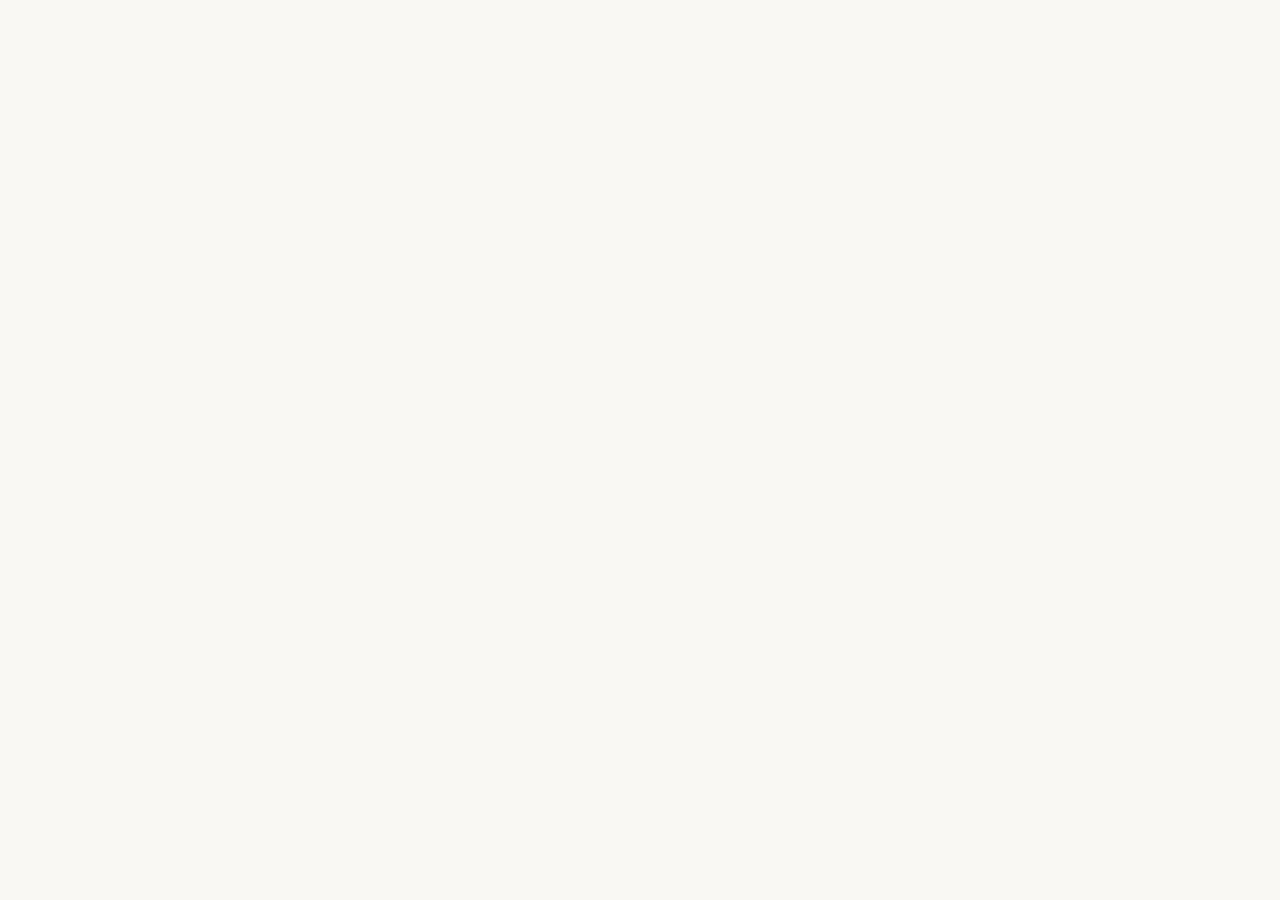
==== libros.html @ 9a8183f9 "página" ====
<!DOCTYPE html>
<html lang="en">
<head>
    <meta charset="UTF-8">
    <meta name="viewport" content="width=device-width, initial-scale=1.0">
    <title>Mis libros recomendados</title>
    <link rel="stylesheet" href="css/estilos.css">
</head>
<body>
    
</body>
</html>
---- css/estilos.css ----
body {
    font-family: Arial, Helvetica, sans-serif;
    background-color: #faf8f3;
    color: #263c59;
    margin: 0;
}

main {
    padding: 25px;
}

h2 {
    color: #263c59;
    font-size: 26px;
}
p{
    line-height: 1.5;
}

/*CABECERA*/
#cabecera {
    background-color: #263c59;
    color: white;
    text-align: center;
    padding: 25px;
}

#cabecera h1 {
    font-size: 36px;
    margin: 10px;
}

#cabecera p {
    font-style: italic;
    
}
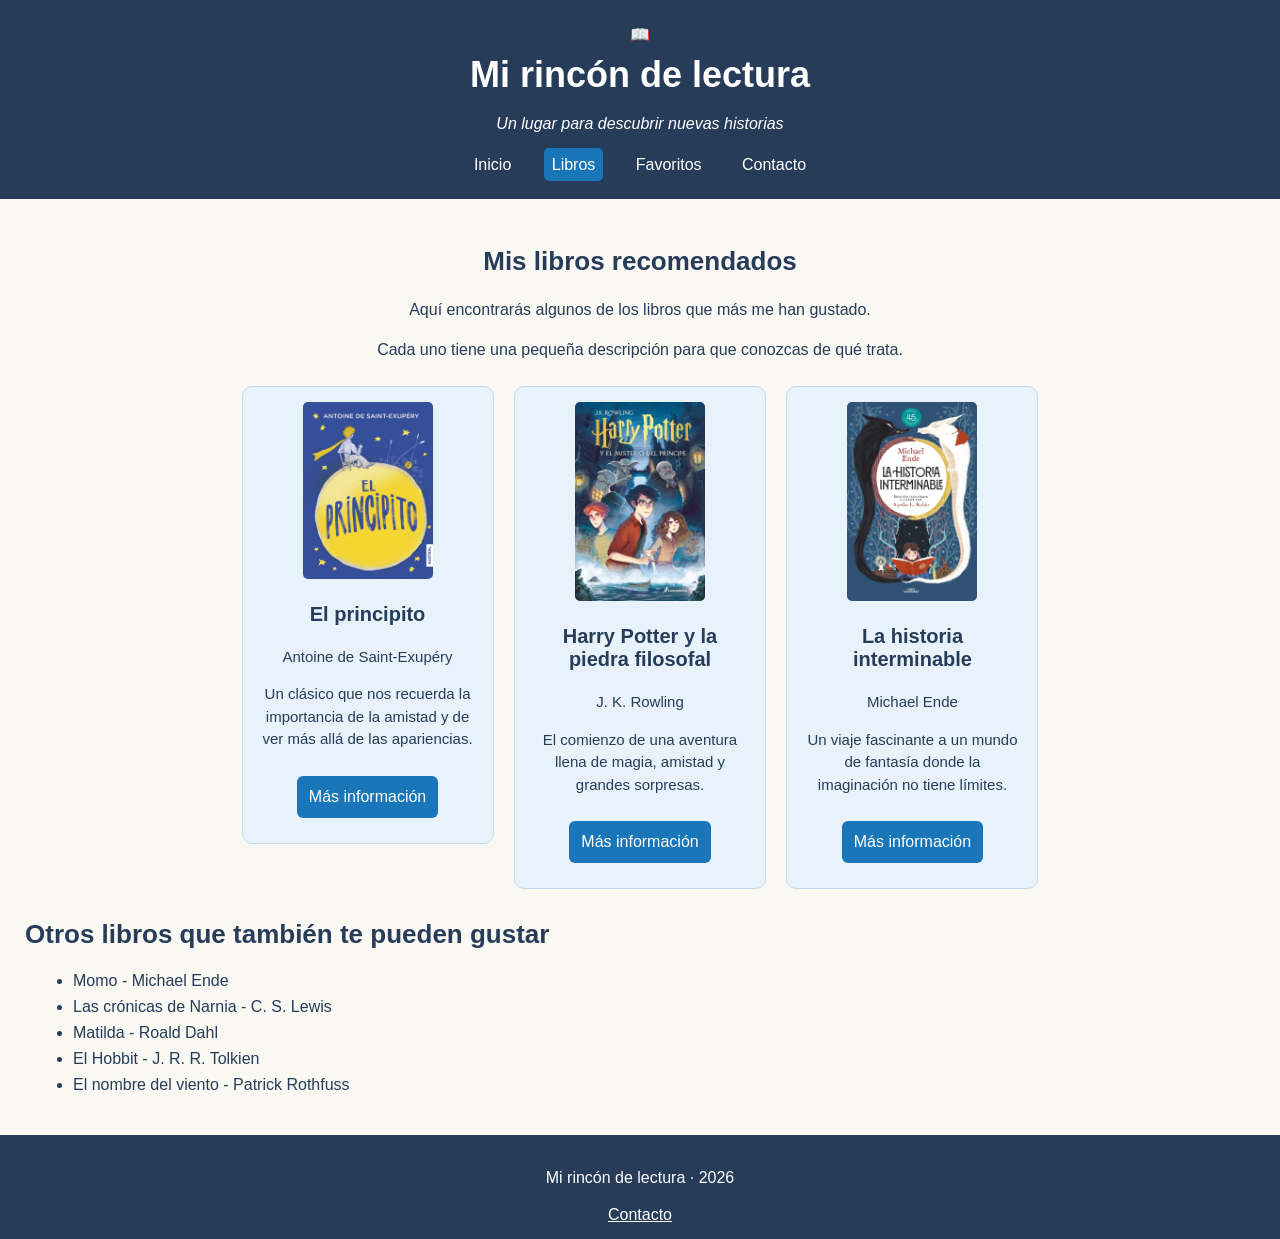
==== commit 5d82be15: "modificaciones" ====
--- a/libros.html
+++ b/libros.html
@@ -1,12 +1,114 @@
-<!DOCTYPE html>
-<html lang="en">
-<head>
-    <meta charset="UTF-8">
-    <meta name="viewport" content="width=device-width, initial-scale=1.0">
+<!doctype html>
+<html lang="es">
+  <head>
+    <meta charset="UTF-8" />
+    <meta name="viewport" content="width=device-width, initial-scale=1.0" />
     <title>Mis libros recomendados</title>
-    <link rel="stylesheet" href="css/estilos.css">
-</head>
-<body>
-    
-</body>
-</html>+    <link rel="stylesheet" href="css/estilos.css" />
+  </head>
+  <body>
+    <header id="cabecera">
+      <div class="identidad">
+        <span class="icono-libro">📖</span>
+        <div>
+          <h1>Mi rincón de lectura</h1>
+          <p>Un lugar para descubrir nuevas historias</p>
+        </div>
+      </div>
+      <nav>
+        <a href="index.html">Inicio</a>
+        <a href="libros.html" class="activo">Libros</a>
+        <a href="index.html#generos">Favoritos</a>
+        <a href="#contacto">Contacto</a>
+      </nav>
+    </header>
+    <main>
+      <section id="catalogo">
+        <h2>Mis libros recomendados</h2>
+
+        <p>Aquí encontrarás algunos de los libros que más me han gustado.</p>
+
+        <p>
+          Cada uno tiene una pequeña descripción para que conozcas de qué trata.
+        </p>
+        <div class="tarjeta">
+          <img
+            src="img/principito.jpg"
+            alt="Portada de El principito"
+            class="portada"
+          />
+
+          <h3>El principito</h3>
+          <p>Antoine de Saint-Exupéry</p>
+          <p>
+            Un clásico que nos recuerda la importancia de la amistad y de ver
+            más allá de las apariencias.
+          </p>
+
+          <a href="https://es.wikipedia.org/wiki/El_principito" class="boton">
+            Más información
+          </a>
+        </div>
+
+        <div class="tarjeta">
+          <img
+            src="img/harry-potter.jpg"
+            alt="Portada de Harry Potter"
+            class="portada"
+          />
+
+          <h3>Harry Potter y la piedra filosofal</h3>
+          <p>J. K. Rowling</p>
+          <p>
+            El comienzo de una aventura llena de magia, amistad y grandes
+            sorpresas.
+          </p>
+
+          <a
+            href="https://es.wikipedia.org/wiki/Harry_Potter_y_la_piedra_filosofal"
+            class="boton"
+          >
+            Más información
+          </a>
+        </div>
+
+        <div class="tarjeta">
+          <img
+            src="img/historia-interminable.jpg"
+            alt="Portada de La historia interminable"
+            class="portada"
+          />
+
+          <h3>La historia interminable</h3>
+          <p>Michael Ende</p>
+          <p>
+            Un viaje fascinante a un mundo de fantasía donde la imaginación no
+            tiene límites.
+          </p>
+
+          <a
+            href="https://es.wikipedia.org/wiki/La_historia_interminable"
+            class="boton"
+          >
+            Más información
+          </a>
+        </div>
+      </section>
+      <section id="otros-libros">
+        <h2>Otros libros que también te pueden gustar</h2>
+
+        <ul>
+          <li>Momo - Michael Ende</li>
+          <li>Las crónicas de Narnia - C. S. Lewis</li>
+          <li>Matilda - Roald Dahl</li>
+          <li>El Hobbit - J. R. R. Tolkien</li>
+          <li>El nombre del viento - Patrick Rothfuss</li>
+        </ul>
+      </section>
+    </main>
+    <footer id="contacto">
+      <p>Mi rincón de lectura · 2026</p>
+      <a href="mailto:lectura@ejemplo.com">Contacto</a>
+    </footer>
+  </body>
+</html>
--- a/css/estilos.css
+++ b/css/estilos.css
@@ -13,7 +13,8 @@
     color: #263c59;
     font-size: 26px;
 }
-p{
+
+p {
     line-height: 1.5;
 }
 
@@ -32,5 +33,150 @@
 
 #cabecera p {
     font-style: italic;
-    
+
+}
+
+/*NAVEGACIÓN*/
+
+nav {
+    margin-top: 20px;
+
+}
+
+nav a {
+    color: white;
+    text-decoration: none;
+    margin: 10px;
+    padding: 8px;
+
+}
+
+nav a:hover {
+    background-color: #1976b9;
+    border-radius: 5px;
+}
+
+nav a.activo {
+    background-color: #1976b9;
+    border-radius: 5px;
+}
+
+/*BIENVENIDA*/
+
+#inicio {
+    padding: 20px;
+    background-color: white;
+
+}
+
+#inicio img {
+    width: 300px;
+    border-radius: 10px;
+}
+
+.boton {
+    display: inline-block;
+    background-color: #1976b9;
+    color: white;
+    padding: 12px;
+    margin: 10px;
+    text-decoration: none;
+    border-radius: 6px;
+}
+
+/*GÉNEROS*/
+
+#generos {
+    background-color: #e8f2fb;
+    padding: 20px;
+    text-align: center;
+}
+
+.genero {
+    display: inline-block;
+    vertical-align: top;
+    background-color: white;
+    width: 170px;
+    min-height: 130px;
+    margin: 8px;
+    padding: 15px;
+    border: 15px;
+    border-radius: 8px;
+}
+
+.genero h3 {
+    color: #263c59;
+}
+
+/*RECOMENDACIÓN*/
+
+#recomendacion {
+    background-color: #fce8ec;
+    padding: 20px;
+    margin-top: 20px;
+    border-radius: 10px;
+}
+
+.portada {
+    width: 130px;
+    border-radius: 5px;
+}
+
+.cita {
+    background-color: #fff5e5;
+    padding: 12px;
+    font-style: italic;
+    text-align: center;
+    border-radius: 6px;
+}
+
+/*CATÁLOGO*/
+
+#catalogo {
+    text-align: center;
+
+}
+
+.tarjeta {
+    display: inline-block;
+    vertical-align: top;
+    width: 220px;
+    min-height: 420px;
+    background-color: #e8f2fb;
+    border: 1px solid #c5d8eb;
+    border-radius: 10px;
+    padding: 15px;
+    margin: 8px;
+    text-align: center;
+}
+
+.tarjeta h3 {
+    font-size: 20px;
+}
+
+.tarjeta p {
+    font-size: 15px;
+}
+
+/*OTROS LIBROS*/
+#otro-libros {
+    background-color: #fff5e5;
+    padding: 20px;
+    margin-top: 20px;
+    border-radius: 10px;
+}
+
+#otros-libros li {
+    margin: 8px;
+}
+
+footer {
+    background-color: #263c59;
+    color: white;
+    text-align: center;
+    padding: 15px;
+}
+
+footer a {
+    color: white;
 }
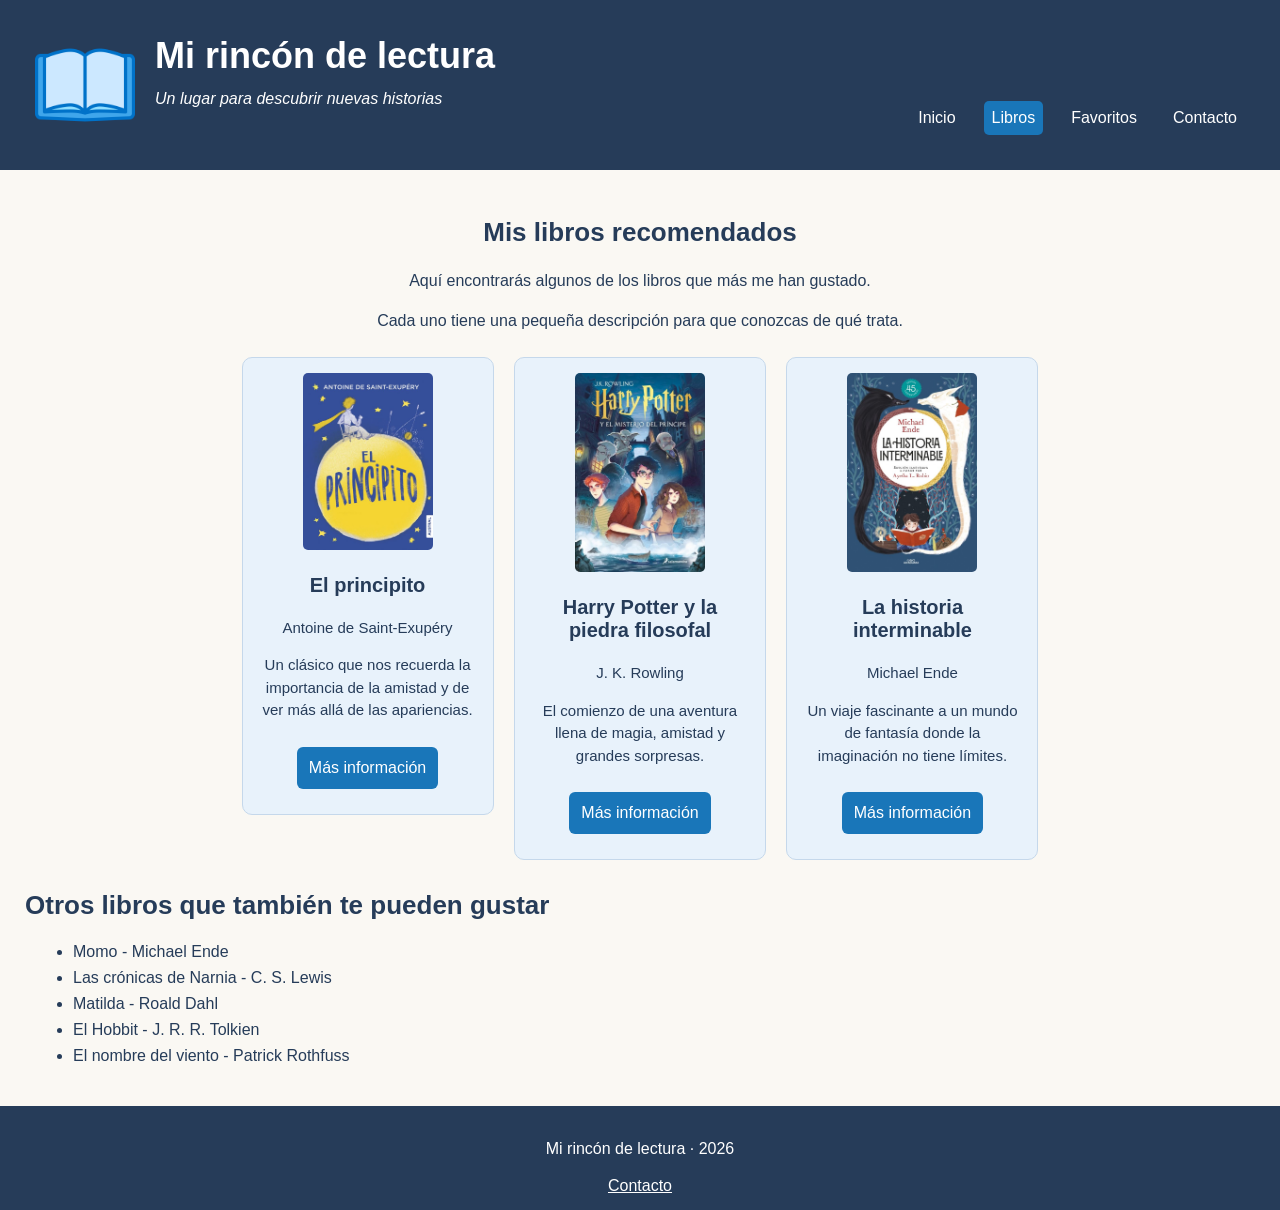
==== commit c7a778d5: "modificaciones" ====
--- a/libros.html
+++ b/libros.html
@@ -1,114 +1,99 @@
 <!doctype html>
 <html lang="es">
-  <head>
-    <meta charset="UTF-8" />
-    <meta name="viewport" content="width=device-width, initial-scale=1.0" />
-    <title>Mis libros recomendados</title>
-    <link rel="stylesheet" href="css/estilos.css" />
-  </head>
-  <body>
-    <header id="cabecera">
-      <div class="identidad">
-        <span class="icono-libro">📖</span>
-        <div>
-          <h1>Mi rincón de lectura</h1>
-          <p>Un lugar para descubrir nuevas historias</p>
-        </div>
+
+<head>
+  <meta charset="UTF-8" />
+  <meta name="viewport" content="width=device-width, initial-scale=1.0" />
+  <title>Mis libros recomendados</title>
+  <link rel="stylesheet" href="css/estilos.css" />
+</head>
+
+<body>
+  <header id="cabecera">
+    <div class="identidad">
+      <img id="fotolibro" src="img/fotolibro.png" alt="fotolibro">
+      <div>
+        <h1>Mi rincón de lectura</h1>
+        <p>Un lugar para descubrir nuevas historias</p>
       </div>
-      <nav>
-        <a href="index.html">Inicio</a>
-        <a href="libros.html" class="activo">Libros</a>
-        <a href="index.html#generos">Favoritos</a>
-        <a href="#contacto">Contacto</a>
-      </nav>
-    </header>
-    <main>
-      <section id="catalogo">
-        <h2>Mis libros recomendados</h2>
+    
+    <nav>
+      <a href="index.html">Inicio</a>
+      <a href="libros.html" class="activo">Libros</a>
+      <a href="index.html#generos">Favoritos</a>
+      <a href="#contacto">Contacto</a>
+    </nav></div>
+  </header>
+  <main>
+    <section id="catalogo">
+      <h2>Mis libros recomendados</h2>
 
-        <p>Aquí encontrarás algunos de los libros que más me han gustado.</p>
+      <p>Aquí encontrarás algunos de los libros que más me han gustado.</p>
 
+      <p>
+        Cada uno tiene una pequeña descripción para que conozcas de qué trata.
+      </p>
+      <div class="tarjeta">
+        <img src="img/principito.jpg" alt="Portada de El principito" class="portada" />
+
+        <h3>El principito</h3>
+        <p>Antoine de Saint-Exupéry</p>
         <p>
-          Cada uno tiene una pequeña descripción para que conozcas de qué trata.
+          Un clásico que nos recuerda la importancia de la amistad y de ver
+          más allá de las apariencias.
         </p>
-        <div class="tarjeta">
-          <img
-            src="img/principito.jpg"
-            alt="Portada de El principito"
-            class="portada"
-          />
 
-          <h3>El principito</h3>
-          <p>Antoine de Saint-Exupéry</p>
-          <p>
-            Un clásico que nos recuerda la importancia de la amistad y de ver
-            más allá de las apariencias.
-          </p>
+        <a href="https://es.wikipedia.org/wiki/El_principito" class="boton">
+          Más información
+        </a>
+      </div>
 
-          <a href="https://es.wikipedia.org/wiki/El_principito" class="boton">
-            Más información
-          </a>
-        </div>
+      <div class="tarjeta">
+        <img src="img/harry-potter.jpg" alt="Portada de Harry Potter" class="portada" />
 
-        <div class="tarjeta">
-          <img
-            src="img/harry-potter.jpg"
-            alt="Portada de Harry Potter"
-            class="portada"
-          />
+        <h3>Harry Potter y la piedra filosofal</h3>
+        <p>J. K. Rowling</p>
+        <p>
+          El comienzo de una aventura llena de magia, amistad y grandes
+          sorpresas.
+        </p>
 
-          <h3>Harry Potter y la piedra filosofal</h3>
-          <p>J. K. Rowling</p>
-          <p>
-            El comienzo de una aventura llena de magia, amistad y grandes
-            sorpresas.
-          </p>
+        <a href="https://es.wikipedia.org/wiki/Harry_Potter_y_la_piedra_filosofal" class="boton">
+          Más información
+        </a>
+      </div>
 
-          <a
-            href="https://es.wikipedia.org/wiki/Harry_Potter_y_la_piedra_filosofal"
-            class="boton"
-          >
-            Más información
-          </a>
-        </div>
+      <div class="tarjeta">
+        <img src="img/historia-interminable.jpg" alt="Portada de La historia interminable" class="portada" />
 
-        <div class="tarjeta">
-          <img
-            src="img/historia-interminable.jpg"
-            alt="Portada de La historia interminable"
-            class="portada"
-          />
+        <h3>La historia interminable</h3>
+        <p>Michael Ende</p>
+        <p>
+          Un viaje fascinante a un mundo de fantasía donde la imaginación no
+          tiene límites.
+        </p>
 
-          <h3>La historia interminable</h3>
-          <p>Michael Ende</p>
-          <p>
-            Un viaje fascinante a un mundo de fantasía donde la imaginación no
-            tiene límites.
-          </p>
+        <a href="https://es.wikipedia.org/wiki/La_historia_interminable" class="boton">
+          Más información
+        </a>
+      </div>
+    </section>
+    <section id="otros-libros">
+      <h2>Otros libros que también te pueden gustar</h2>
 
-          <a
-            href="https://es.wikipedia.org/wiki/La_historia_interminable"
-            class="boton"
-          >
-            Más información
-          </a>
-        </div>
-      </section>
-      <section id="otros-libros">
-        <h2>Otros libros que también te pueden gustar</h2>
+      <ul>
+        <li>Momo - Michael Ende</li>
+        <li>Las crónicas de Narnia - C. S. Lewis</li>
+        <li>Matilda - Roald Dahl</li>
+        <li>El Hobbit - J. R. R. Tolkien</li>
+        <li>El nombre del viento - Patrick Rothfuss</li>
+      </ul>
+    </section>
+  </main>
+  <footer id="contacto">
+    <p>Mi rincón de lectura · 2026</p>
+    <a href="mailto:lectura@ejemplo.com">Contacto</a>
+  </footer>
+</body>
 
-        <ul>
-          <li>Momo - Michael Ende</li>
-          <li>Las crónicas de Narnia - C. S. Lewis</li>
-          <li>Matilda - Roald Dahl</li>
-          <li>El Hobbit - J. R. R. Tolkien</li>
-          <li>El nombre del viento - Patrick Rothfuss</li>
-        </ul>
-      </section>
-    </main>
-    <footer id="contacto">
-      <p>Mi rincón de lectura · 2026</p>
-      <a href="mailto:lectura@ejemplo.com">Contacto</a>
-    </footer>
-  </body>
-</html>
+</html>
--- a/css/estilos.css
+++ b/css/estilos.css
@@ -24,23 +24,46 @@
     color: white;
     text-align: center;
     padding: 25px;
+
+}
+
+.identidad {
+    display: flex;
 }
 
 #cabecera h1 {
     font-size: 36px;
     margin: 10px;
+    display: flex;
+    justify-content: left;
+
+
 }
 
 #cabecera p {
     font-style: italic;
-
-}
+    margin: 10px;
+    display: flex;
+    justify-content: left;
+
+
+}
+
+#cabecera img {
+    width: 100px;
+    display: flex;
+    justify-content: left; margin: 10px;
+}
+
+
 
 /*NAVEGACIÓN*/
 
 nav {
     margin-top: 20px;
-
+    display: flex;
+    margin-top: auto;
+    margin-left: auto;
 }
 
 nav a {
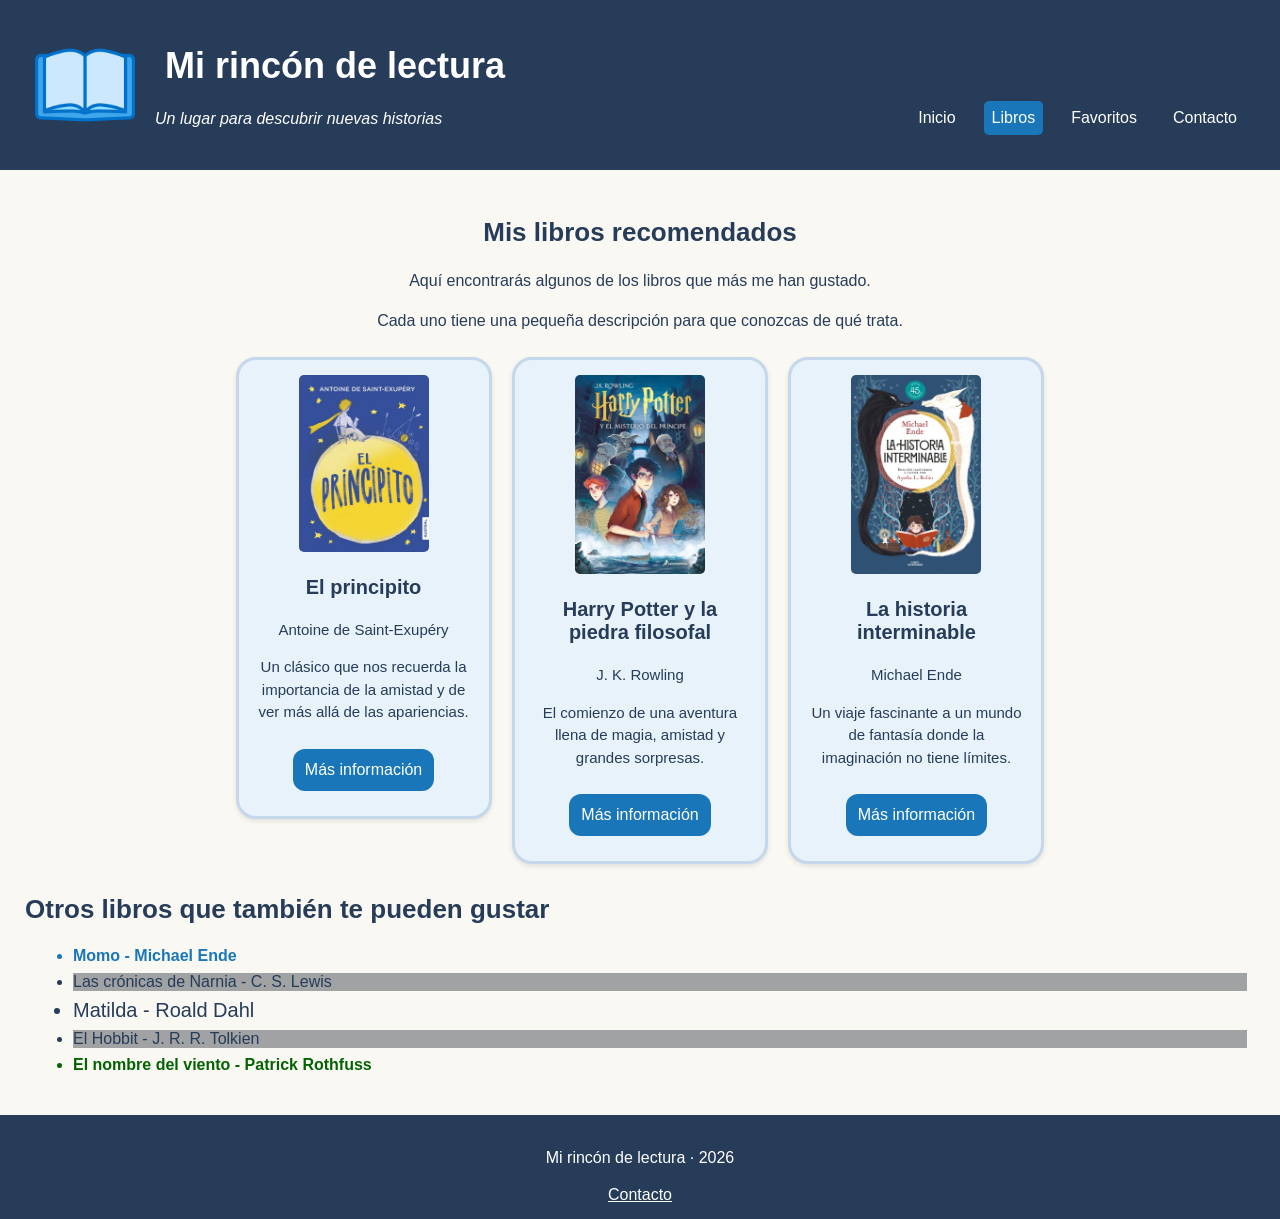
==== commit 29633953: "modificaciones-de-trancisiones" ====
--- a/libros.html
+++ b/libros.html
@@ -16,13 +16,14 @@
         <h1>Mi rincón de lectura</h1>
         <p>Un lugar para descubrir nuevas historias</p>
       </div>
-    
-    <nav>
-      <a href="index.html">Inicio</a>
-      <a href="libros.html" class="activo">Libros</a>
-      <a href="index.html#generos">Favoritos</a>
-      <a href="#contacto">Contacto</a>
-    </nav></div>
+
+      <nav>
+        <a href="index.html">Inicio</a>
+        <a href="libros.html" class="activo">Libros</a>
+        <a href="index.html#generos">Favoritos</a>
+        <a href="#contacto">Contacto</a>
+      </nav>
+    </div>
   </header>
   <main>
     <section id="catalogo">
@@ -82,7 +83,7 @@
       <h2>Otros libros que también te pueden gustar</h2>
 
       <ul>
-        <li>Momo - Michael Ende</li>
+        <li>Momo - Michael Ende</li> 
         <li>Las crónicas de Narnia - C. S. Lewis</li>
         <li>Matilda - Roald Dahl</li>
         <li>El Hobbit - J. R. R. Tolkien</li>
--- a/css/estilos.css
+++ b/css/estilos.css
@@ -12,6 +12,11 @@
 h2 {
     color: #263c59;
     font-size: 26px;
+    transition: color 0.5s;
+}
+
+h2:hover {
+    color: orange;
 }
 
 p {
@@ -33,7 +38,7 @@
 
 #cabecera h1 {
     font-size: 36px;
-    margin: 10px;
+    margin: 20px;
     display: flex;
     justify-content: left;
 
@@ -52,7 +57,9 @@
 #cabecera img {
     width: 100px;
     display: flex;
-    justify-content: left; margin: 10px;
+    justify-content: left;
+    margin: 10px;
+
 }
 
 
@@ -71,11 +78,23 @@
     text-decoration: none;
     margin: 10px;
     padding: 8px;
-
+}
+
+nav a:focus {
+    outline: 3px solid yellow;
+    color: white;
+    text-decoration: none;
+    margin: 10px;
+    padding: 8px;
+
+}
+
+a:visited {
+    color: purple;
 }
 
 nav a:hover {
-    background-color: #1976b9;
+    background-color: #c01111;
     border-radius: 5px;
 }
 
@@ -84,18 +103,29 @@
     border-radius: 5px;
 }
 
+
+
 /*BIENVENIDA*/
 
 #inicio {
     padding: 20px;
     background-color: white;
+    display: flex;
 
 }
 
 #inicio img {
     width: 300px;
     border-radius: 10px;
-}
+
+}
+
+#biblioteca {
+    width: 70%
+}
+
+
+
 
 .boton {
     display: inline-block;
@@ -104,8 +134,25 @@
     padding: 12px;
     margin: 10px;
     text-decoration: none;
-    border-radius: 6px;
-}
+    border-radius: 12px;
+    transition: background-color 1s,
+        color 1s, width 0.5s,
+}
+
+.boton:hover {
+    background-color: #faec25;
+    color: black;
+    width: 180px;
+
+}
+
+.boton:active {
+    background-color: #c01111;
+    border-radius: 5px;
+}
+
+
+
 
 /*GÉNEROS*/
 
@@ -113,6 +160,11 @@
     background-color: #e8f2fb;
     padding: 20px;
     text-align: center;
+
+}
+
+.genero:hover {
+    background-color: #9bbde9;
 }
 
 .genero {
@@ -122,9 +174,10 @@
     width: 170px;
     min-height: 130px;
     margin: 8px;
-    padding: 15px;
+    padding: 20px;
     border: 15px;
     border-radius: 8px;
+    height: 200px
 }
 
 .genero h3 {
@@ -138,11 +191,23 @@
     padding: 20px;
     margin-top: 20px;
     border-radius: 10px;
+    display: flex;
 }
 
 .portada {
     width: 130px;
     border-radius: 5px;
+    trancition: opacity 0.5;
+
+}
+
+.portada:hover {
+    opacity: 50%;
+}
+
+#portada {
+    width: 15%;
+
 }
 
 .cita {
@@ -152,6 +217,8 @@
     text-align: center;
     border-radius: 6px;
 }
+
+
 
 /*CATÁLOGO*/
 
@@ -166,11 +233,21 @@
     width: 220px;
     min-height: 420px;
     background-color: #e8f2fb;
-    border: 1px solid #c5d8eb;
-    border-radius: 10px;
+    border: 3px solid #c5d8eb;
+    border-radius: 20px;
     padding: 15px;
     margin: 8px;
     text-align: center;
+    box-shadow: 0 2px 5px rgba(0, 0, 0, 0.1);
+    transition: background-color 5s, border-radius 5s, border-color 5s, box-shadow 0.5s;
+
+
+}
+
+.tarjeta:hover {
+    background-color: rgb(223, 148, 210);
+    border-radius: 0px; 
+    border-color: #9b057a; box-shadow: 0 8px 20px rgba(0, 0, 0, 0.3); 
 }
 
 .tarjeta h3 {
@@ -180,6 +257,9 @@
 .tarjeta p {
     font-size: 15px;
 }
+
+
+
 
 /*OTROS LIBROS*/
 #otro-libros {
@@ -193,6 +273,25 @@
     margin: 8px;
 }
 
+#otros-libros ul li:first-child {
+    color: #1976b9;
+    font-weight: bold;
+}
+
+#otros-libros ul li:last-child {
+    color: rgb(3, 99, 3);
+    font-weight: bold;
+}
+
+#otros-libros li:nth-child(even) {
+    background-color: #a0a2a3;
+
+}
+
+#otros-libros li:nth-child(3) {
+    font-size: 20px;
+}
+
 footer {
     background-color: #263c59;
     color: white;
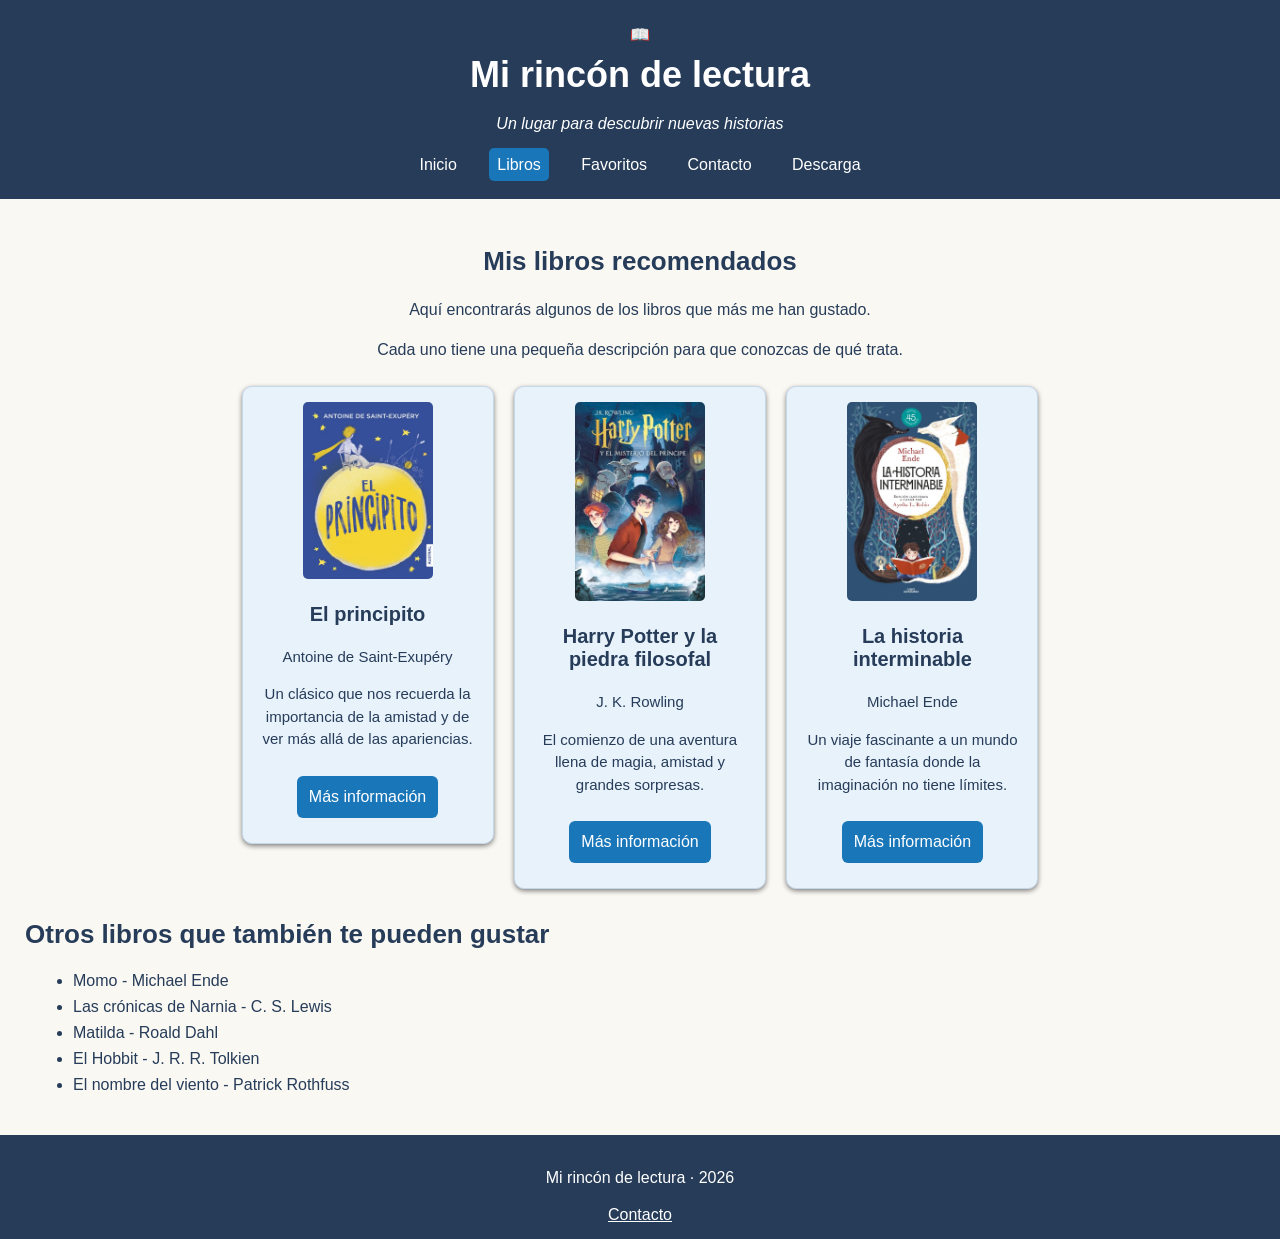
==== commit cf921ec4: "aprendizaje-de-columnas" ====
--- a/libros.html
+++ b/libros.html
@@ -1,100 +1,118 @@
 <!doctype html>
 <html lang="es">
-
-<head>
-  <meta charset="UTF-8" />
-  <meta name="viewport" content="width=device-width, initial-scale=1.0" />
-  <title>Mis libros recomendados</title>
-  <link rel="stylesheet" href="css/estilos.css" />
-</head>
-
-<body>
-  <header id="cabecera">
-    <div class="identidad">
-      <img id="fotolibro" src="img/fotolibro.png" alt="fotolibro">
-      <div>
-        <h1>Mi rincón de lectura</h1>
-        <p>Un lugar para descubrir nuevas historias</p>
+  <head>
+    <meta charset="UTF-8" />
+    <meta name="viewport" content="width=device-width, initial-scale=1.0" />
+    <title>Mis libros recomendados</title>
+    <link rel="stylesheet" href="css/estilos.css" />
+  </head>
+  <body>
+    <header id="cabecera">
+      <div class="identidad">
+        <span class="icono-libro">📖</span>
+        <div>
+          <h1>Mi rincón de lectura</h1>
+          <p>Un lugar para descubrir nuevas historias</p>
+        </div>
       </div>
-
       <nav>
         <a href="index.html">Inicio</a>
         <a href="libros.html" class="activo">Libros</a>
         <a href="index.html#generos">Favoritos</a>
         <a href="#contacto">Contacto</a>
+        <a href="Doc/Harry poter .pdf" download="harry-potter">Descarga</a>
+        
       </nav>
-    </div>
-  </header>
-  <main>
-    <section id="catalogo">
-      <h2>Mis libros recomendados</h2>
+    </header>
+    <main>
+      <section id="catalogo">
+        <h2>Mis libros recomendados</h2>
 
-      <p>Aquí encontrarás algunos de los libros que más me han gustado.</p>
+        <p>Aquí encontrarás algunos de los libros que más me han gustado.</p>
 
-      <p>
-        Cada uno tiene una pequeña descripción para que conozcas de qué trata.
-      </p>
-      <div class="tarjeta">
-        <img src="img/principito.jpg" alt="Portada de El principito" class="portada" />
+        <p>
+          Cada uno tiene una pequeña descripción para que conozcas de qué trata.
+        </p>
+        <div class="tarjeta">
+          <img
+            src="img/principito.jpg"
+            alt="Portada de El principito"
+            class="portada"
+          />
 
-        <h3>El principito</h3>
-        <p>Antoine de Saint-Exupéry</p>
-        <p>
-          Un clásico que nos recuerda la importancia de la amistad y de ver
-          más allá de las apariencias.
-        </p>
+          <h3>El principito</h3>
+          <p>Antoine de Saint-Exupéry</p>
+          <p>
+            Un clásico que nos recuerda la importancia de la amistad y de ver
+            más allá de las apariencias.
+          </p>
 
-        <a href="https://es.wikipedia.org/wiki/El_principito" class="boton">
-          Más información
-        </a>
-      </div>
+          <a href="https://es.wikipedia.org/wiki/El_principito" class="boton">
+            Más información
+          </a>
+        </div>
 
-      <div class="tarjeta">
-        <img src="img/harry-potter.jpg" alt="Portada de Harry Potter" class="portada" />
+        <div class="tarjeta">
+          <img
+            src="img/harry-potter.jpg"
+            alt="Portada de Harry Potter"
+            class="portada"
+          />
 
-        <h3>Harry Potter y la piedra filosofal</h3>
-        <p>J. K. Rowling</p>
-        <p>
-          El comienzo de una aventura llena de magia, amistad y grandes
-          sorpresas.
-        </p>
+         
 
-        <a href="https://es.wikipedia.org/wiki/Harry_Potter_y_la_piedra_filosofal" class="boton">
-          Más información
-        </a>
-      </div>
+          <h3>Harry Potter y la piedra filosofal</h3>
+          <p>J. K. Rowling</p>
+          <p>
+            El comienzo de una aventura llena de magia, amistad y grandes
+            sorpresas.
+          </p>
 
-      <div class="tarjeta">
-        <img src="img/historia-interminable.jpg" alt="Portada de La historia interminable" class="portada" />
+          <a
+            href="https://es.wikipedia.org/wiki/Harry_Potter_y_la_piedra_filosofal"
+            class="boton"
+          >
+            Más información
+          </a>
+        </div>
 
-        <h3>La historia interminable</h3>
-        <p>Michael Ende</p>
-        <p>
-          Un viaje fascinante a un mundo de fantasía donde la imaginación no
-          tiene límites.
-        </p>
+        <div class="tarjeta">
+          <img
+            src="img/historia-interminable.jpg"
+            alt="Portada de La historia interminable"
+            class="portada"
+          />
 
-        <a href="https://es.wikipedia.org/wiki/La_historia_interminable" class="boton">
-          Más información
-        </a>
-      </div>
-    </section>
-    <section id="otros-libros">
-      <h2>Otros libros que también te pueden gustar</h2>
+          <h3>La historia interminable</h3>
+          <p>Michael Ende</p>
+          <p>
+            Un viaje fascinante a un mundo de fantasía donde la imaginación no
+            tiene límites.
+          </p>
 
-      <ul>
-        <li>Momo - Michael Ende</li> 
-        <li>Las crónicas de Narnia - C. S. Lewis</li>
-        <li>Matilda - Roald Dahl</li>
-        <li>El Hobbit - J. R. R. Tolkien</li>
-        <li>El nombre del viento - Patrick Rothfuss</li>
-      </ul>
-    </section>
-  </main>
-  <footer id="contacto">
-    <p>Mi rincón de lectura · 2026</p>
-    <a href="mailto:lectura@ejemplo.com">Contacto</a>
-  </footer>
-</body>
+          <a
+            href="https://es.wikipedia.org/wiki/La_historia_interminable"
+            class="boton"
+          >
+            Más información
+          </a>
+        </div>
+      </section>
+      <section id="otros-libros">
+        <h2>Otros libros que también te pueden gustar</h2>
 
-</html>+        <ul>
+          <li>Momo - Michael Ende</li>
+          <li>Las crónicas de Narnia - C. S. Lewis</li>
+          <li>Matilda - Roald Dahl</li>
+          <li>El Hobbit - J. R. R. Tolkien</li>
+          <li>El nombre del viento - Patrick Rothfuss</li>
+        </ul>
+      </section>
+    </main>
+    <footer id="contacto">
+      <p>Mi rincón de lectura · 2026</p>
+      <a href="mailto:lectura@ejemplo.com">Contacto</a>
+    </footer>
+  </body>
+</html>
--- a/css/estilos.css
+++ b/css/estilos.css
@@ -12,11 +12,6 @@
 h2 {
     color: #263c59;
     font-size: 26px;
-    transition: color 0.5s;
-}
-
-h2:hover {
-    color: orange;
 }
 
 p {
@@ -29,48 +24,23 @@
     color: white;
     text-align: center;
     padding: 25px;
-
-}
-
-.identidad {
-    display: flex;
 }
 
 #cabecera h1 {
     font-size: 36px;
-    margin: 20px;
-    display: flex;
-    justify-content: left;
-
-
+    margin: 10px;
 }
 
 #cabecera p {
     font-style: italic;
-    margin: 10px;
-    display: flex;
-    justify-content: left;
-
-
-}
-
-#cabecera img {
-    width: 100px;
-    display: flex;
-    justify-content: left;
-    margin: 10px;
-
-}
-
-
+
+}
 
 /*NAVEGACIÓN*/
 
 nav {
     margin-top: 20px;
-    display: flex;
-    margin-top: auto;
-    margin-left: auto;
+
 }
 
 nav a {
@@ -78,23 +48,11 @@
     text-decoration: none;
     margin: 10px;
     padding: 8px;
-}
-
-nav a:focus {
-    outline: 3px solid yellow;
-    color: white;
-    text-decoration: none;
-    margin: 10px;
-    padding: 8px;
-
-}
-
-a:visited {
-    color: purple;
+
 }
 
 nav a:hover {
-    background-color: #c01111;
+    background-color: #1976b9;
     border-radius: 5px;
 }
 
@@ -103,14 +61,11 @@
     border-radius: 5px;
 }
 
-
-
 /*BIENVENIDA*/
 
 #inicio {
     padding: 20px;
     background-color: white;
-    display: flex;
 
 }
 
@@ -120,13 +75,6 @@
 
 }
 
-#biblioteca {
-    width: 70%
-}
-
-
-
-
 .boton {
     display: inline-block;
     background-color: #1976b9;
@@ -134,24 +82,18 @@
     padding: 12px;
     margin: 10px;
     text-decoration: none;
-    border-radius: 12px;
-    transition: background-color 1s,
-        color 1s, width 0.5s,
+    border-radius: 6px;
+    transition: transform 3s
 }
 
 .boton:hover {
-    background-color: #faec25;
-    color: black;
-    width: 180px;
-
-}
-
-.boton:active {
-    background-color: #c01111;
-    border-radius: 5px;
-}
-
-
+    /*transform: scale(0.9)*/
+    /*transform: translateY(-15px)*/
+    transform: scale(1.1);
+    background-color: rgb(7, 139, 139);
+
+
+}
 
 
 /*GÉNEROS*/
@@ -160,11 +102,6 @@
     background-color: #e8f2fb;
     padding: 20px;
     text-align: center;
-
-}
-
-.genero:hover {
-    background-color: #9bbde9;
 }
 
 .genero {
@@ -174,10 +111,9 @@
     width: 170px;
     min-height: 130px;
     margin: 8px;
-    padding: 20px;
+    padding: 15px;
     border: 15px;
     border-radius: 8px;
-    height: 200px
 }
 
 .genero h3 {
@@ -191,23 +127,16 @@
     padding: 20px;
     margin-top: 20px;
     border-radius: 10px;
-    display: flex;
 }
 
 .portada {
     width: 130px;
     border-radius: 5px;
-    trancition: opacity 0.5;
-
 }
 
 .portada:hover {
-    opacity: 50%;
-}
-
-#portada {
-    width: 15%;
-
+    /* transform: scale(1.5); */
+    transform: rotate(15deg)
 }
 
 .cita {
@@ -217,8 +146,6 @@
     text-align: center;
     border-radius: 6px;
 }
-
-
 
 /*CATÁLOGO*/
 
@@ -233,21 +160,13 @@
     width: 220px;
     min-height: 420px;
     background-color: #e8f2fb;
-    border: 3px solid #c5d8eb;
-    border-radius: 20px;
+    border: 1px solid #c5d8eb;
+    border-radius: 10px;
     padding: 15px;
     margin: 8px;
     text-align: center;
-    box-shadow: 0 2px 5px rgba(0, 0, 0, 0.1);
-    transition: background-color 5s, border-radius 5s, border-color 5s, box-shadow 0.5s;
-
-
-}
-
-.tarjeta:hover {
-    background-color: rgb(223, 148, 210);
-    border-radius: 0px; 
-    border-color: #9b057a; box-shadow: 0 8px 20px rgba(0, 0, 0, 0.3); 
+    transition: transform 0.5s, box-shadow 0.5s;
+    box-shadow: 0 2px 5px rgba(0, 0, 0, 0.486);
 }
 
 .tarjeta h3 {
@@ -258,8 +177,15 @@
     font-size: 15px;
 }
 
-
-
+.tarjeta:hover {
+    /*transform: translateX(20PX);*/
+    /*transform: translateY(20PX);*/
+    /*transform: translate(20px, 20px)*/
+    /*transform: scale(1.1) rotate(5deg)*/
+    /*transform: translate(20px, -20px);*/
+    transform: translateY(-10px) scale(1.05);
+    box-shadow: 0 10px 20px rgba(0, 0, 0, 0.651)
+}
 
 /*OTROS LIBROS*/
 #otro-libros {
@@ -273,25 +199,6 @@
     margin: 8px;
 }
 
-#otros-libros ul li:first-child {
-    color: #1976b9;
-    font-weight: bold;
-}
-
-#otros-libros ul li:last-child {
-    color: rgb(3, 99, 3);
-    font-weight: bold;
-}
-
-#otros-libros li:nth-child(even) {
-    background-color: #a0a2a3;
-
-}
-
-#otros-libros li:nth-child(3) {
-    font-size: 20px;
-}
-
 footer {
     background-color: #263c59;
     color: white;
@@ -301,4 +208,111 @@
 
 footer a {
     color: white;
-}+}
+
+/*@keyframes cambiarColor {
+    from {
+        color: #1976b9;
+    }
+
+    to {
+        color: red;
+    }
+}*/
+
+/*@keyframes cambiarColor {
+    0% {
+        color: #1976b9;
+    }
+
+    50% {
+        color: rgb(78, 202, 84);
+    }
+
+    100% {
+        color: red
+    }
+}*/
+
+/*@keyframes mover {
+    from {
+        transform: translateX(0);
+    }
+
+    to {
+        transform: translateX(200px);
+    }
+}
+
+.tarjeta { animation: mover 3s ease-out;}*/
+
+/*@keyframes girar {
+    from {
+        transform: rotate(0deg)
+    }
+
+    to {
+        transform: rotate(360deg)
+    }
+}
+
+.portada {animation:  girar 3s}*/
+
+@keyframes aparecer {
+    from {
+        opacity: 0;
+    }
+
+    to {
+        opacity: 1;
+    }
+}
+
+#inicio {
+    animation: aparecer 2s;
+}
+
+@keyframes palpitar {
+    0% {
+        transform: scale(1);
+    }
+
+    50% {
+        transform: scale(1.1);
+    }
+
+    100% {
+        transform: scale(1);
+    }
+}
+
+.portada {
+    animation: palpitar 1s infinite;
+}
+
+@keyframes opacidad {
+    from {
+        opacity: 0
+    }
+}
+    ;
+
+    to {
+        opacity: 1;
+    }
+
+    #cabecera h1 {
+        animation: aparecer 1s 2s backwards;
+    }
+
+
+
+
+    h1 {
+        animation: cambiarColor 3s;
+        animation-name: cambiarColor;
+        animation-duration: 3s;
+        animation-delay: 1s;
+        animation-iteration-count: infinite;
+
+    }
